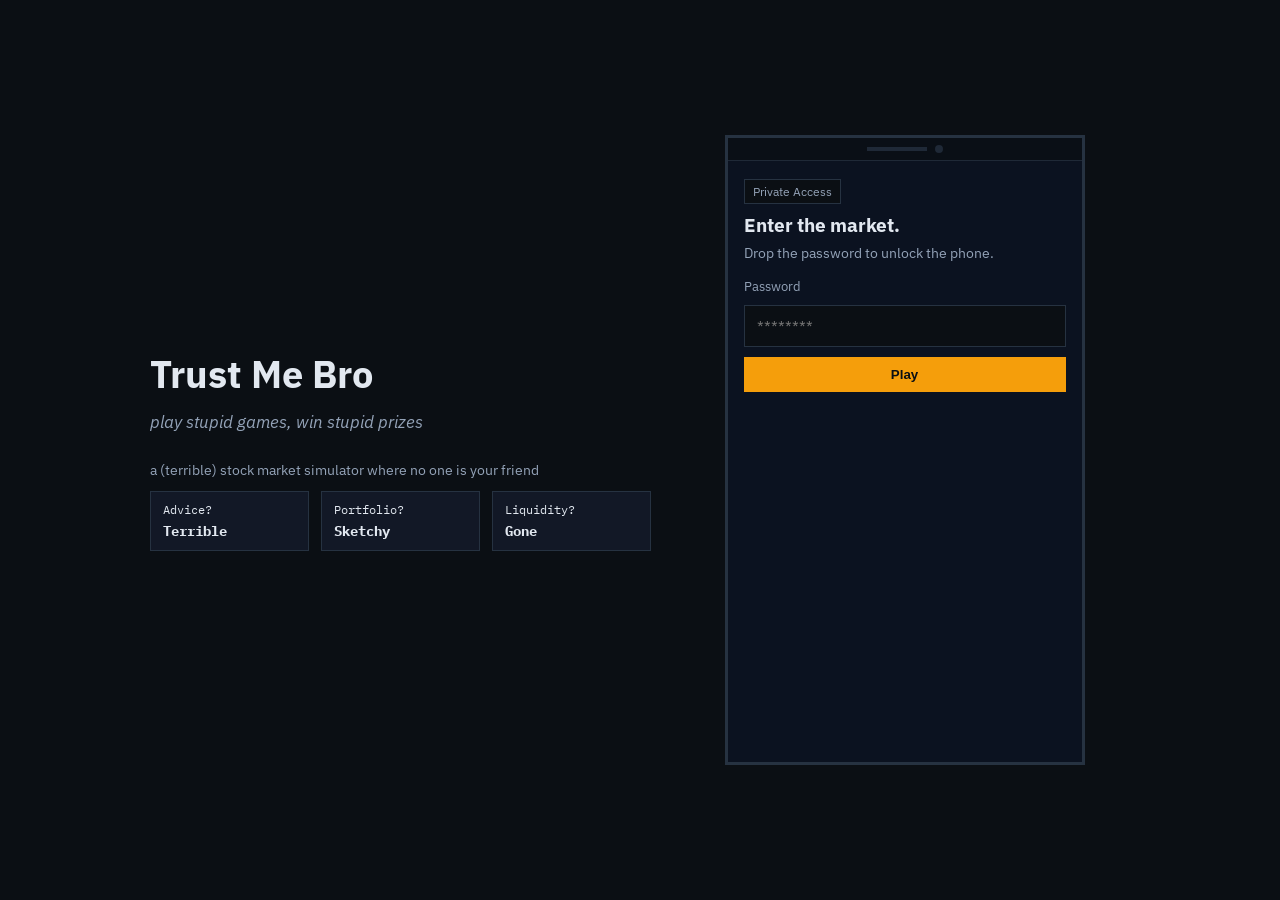
==== index.html @ 25fdecaa "swapped out AI-generated landing page for something better" ====
<!doctype html>
<html lang="en">
  <head>
    <meta charset="utf-8" />
    <meta name="viewport" content="width=device-width, initial-scale=1" />
    <title>Trust Me Bro</title>
    <link rel="stylesheet" href="styles.css" />
  </head>
  <body class="landing">
    <div class="landing-bg"></div>
    <main class="landing-hero">
      <div class="landing-wrap">
        <div class="landing-copy">
          <h1>Trust Me Bro</h1>
          <p class="landing-tagline"><i>play stupid games, win stupid prizes</i><p>

          <p class="landing-kicker">a (terrible) stock market simulator where no one is your friend</p>
          <div class="landing-details">
            <div>
              <span>Advice?</span>
              <strong>Terrible</strong>
            </div>
            <div>
              <span>Portfolio?</span>
              <strong>Sketchy</strong>
            </div>
            <div>
              <span>Liquidity?</span>
              <strong>Gone</strong>
            </div>
          </div>
        </div>

        <div class="landing-phone">
          <div class="phone-shell">
            <div class="phone-top">
              <span class="phone-speaker"></span>
              <span class="phone-camera"></span>
            </div>
            <div class="phone-screen">
              <div class="landing-screen">
                <div class="landing-screen-header">
                  <span class="landing-chip">Private Access</span>
                  <h2>Enter the market.</h2>
                  <p>Drop the password to unlock the phone.</p>
                </div>
                <form class="landing-form" id="landing-form">
                  <label for="landing-password">Password</label>
                  <input
                    id="landing-password"
                    name="password"
                    type="password"
                    autocomplete="current-password"
                    placeholder="********"
                    required
                  />
                  <button type="submit" id="landing-play">Play</button>
                  <p class="landing-message" id="landing-message" role="status"></p>
                </form>
              </div>
            </div>
          </div>
        </div>
      </div>
    </main>

    <script>
      const form = document.getElementById("landing-form");
      const button = document.getElementById("landing-play");
      const message = document.getElementById("landing-message");

      form.addEventListener("submit", async (event) => {
        event.preventDefault();
        const password = document.getElementById("landing-password").value.trim();
        if (!password) {
          message.textContent = "Enter the password.";
          message.dataset.status = "error";
          return;
        }

        button.disabled = true;
        message.textContent = "Checking...";
        message.dataset.status = "busy";

        try {
          const response = await fetch("/api/verify", {
            method: "POST",
            headers: { "Content-Type": "application/json" },
            body: JSON.stringify({ password }),
          });

          if (!response.ok) {
            throw new Error("Invalid password");
          }

          const data = await response.json();
          if (data?.ok) {
            window.location.href = "/game.html";
            return;
          }

          throw new Error("Invalid password");
        } catch (error) {
          message.textContent = "Nope. Try again.";
          message.dataset.status = "error";
          form.classList.remove("shake");
          void form.offsetWidth;
          form.classList.add("shake");
        } finally {
          button.disabled = false;
        }
      });
    </script>
  </body>
</html>
---- styles.css ----
@import url("https://fonts.googleapis.com/css2?family=IBM+Plex+Sans:wght@400;600&family=IBM+Plex+Mono:wght@500;600&display=swap");

:root {
  --bg: #0b0f14;
  --ink: #e2e8f0;
  --accent: #f59e0b;
  --accent-dark: #b45309;
  --accent-soft: #1f2937;
  --muted: #94a3b8;
  --panel: #121826;
  --panel-strong: #0f172a;
  --border: #263241;
  --shadow: transparent;
  --profit: #22c55e;
  --loss: #ef4444;
}

* {
  box-sizing: border-box;
}

body {
  margin: 0;
  font-family: "IBM Plex Sans", sans-serif;
  background: var(--bg);
  color: var(--ink);
}

body.landing {
  background: var(--bg);
  overflow-x: hidden;
}

.landing-bg {
  display: none;
}

.landing-hero {
  min-height: 100vh;
  display: grid;
  place-items: center;
  padding: 32px 20px;
  position: relative;
  z-index: 1;
}

.landing-wrap {
  width: min(980px, 100%);
  display: grid;
  grid-template-columns: minmax(260px, 1fr) minmax(260px, 0.9fr);
  gap: 28px;
  align-items: center;
}

.landing-copy h1 {
  font-family: "IBM Plex Sans", sans-serif;
  font-size: clamp(2.2rem, 3vw, 3.4rem);
  margin: 0 0 12px;
}

.landing-kicker {
  text-transform: none;
  letter-spacing: 0;
  color: var(--muted);
  font-size: 0.85rem;
  margin-bottom: 12px;
}

.landing-tagline {
  font-size: 1.05rem;
  max-width: 420px;
  margin: 0 0 28px;
  color: var(--muted);
}

.landing-details {
  display: grid;
  grid-template-columns: repeat(3, minmax(0, 1fr));
  gap: 12px;
}

.landing-details div {
  background: var(--panel);
  border: 1px solid var(--border);
  padding: 10px 12px;
  display: grid;
  gap: 4px;
  font-family: "IBM Plex Mono", monospace;
  font-size: 0.75rem;
}

.landing-details strong {
  font-size: 0.9rem;
  color: var(--ink);
}

.landing-phone {
  display: grid;
  justify-items: center;
}

.landing-phone .phone-shell {
  max-width: 360px;
  height: clamp(520px, 70vh, 640px);
  border-color: var(--border);
  box-shadow: none;
}

.landing-screen {
  height: 100%;
  display: grid;
  grid-template-rows: auto 1fr;
  gap: 16px;
  padding: 8px 6px;
}

.landing-screen-header h2 {
  margin: 8px 0 6px;
  font-family: "IBM Plex Sans", sans-serif;
  font-size: 1.2rem;
}

.landing-screen-header p {
  margin: 0;
  color: var(--muted);
  font-size: 0.9rem;
}

.landing-chip {
  display: inline-flex;
  align-items: center;
  gap: 6px;
  font-size: 0.75rem;
  letter-spacing: 0;
  text-transform: none;
  background: #0b0f14;
  border: 1px solid var(--border);
  padding: 4px 8px;
  color: var(--muted);
}

.landing-form {
  display: grid;
  gap: 10px;
}

.landing-form label {
  margin: 0;
  font-size: 0.8rem;
  color: var(--muted);
}

.landing-form input {
  padding: 10px 12px;
  background: #0b0f14;
  border: 1px solid var(--border);
  color: var(--ink);
  font-size: 0.95rem;
}

.landing-form button {
  background: var(--accent);
  border: none;
  color: #0b0f14;
  padding: 10px 14px;
  font-weight: 700;
  cursor: pointer;
  transition: filter 0.2s ease;
}

.landing-form button:hover {
  filter: brightness(1.05);
}

.landing-message {
  min-height: 18px;
  font-size: 0.85rem;
  color: var(--muted);
}

.landing-message[data-status="error"] {
  color: #fca5a5;
}

.landing-message[data-status="busy"] {
  color: #fde68a;
}

.landing-form.shake {
  animation: landing-shake 0.3s ease;
}

@keyframes landing-shake {
  0% {
    transform: translateX(0);
  }
  25% {
    transform: translateX(-4px);
  }
  50% {
    transform: translateX(4px);
  }
  75% {
    transform: translateX(-2px);
  }
  100% {
    transform: translateX(0);
  }
}

.app {
  height: 100vh;
  display: grid;
  grid-template-rows: auto 1fr;
  gap: 12px;
  padding: 16px;
}

.topbar {
  display: flex;
  justify-content: space-between;
  align-items: center;
  gap: 16px;
  margin-bottom: 0;
}

.topbar h1 {
  font-size: 2rem;
  margin: 0;
}

.subtitle {
  margin: 4px 0 0;
  color: var(--muted);
}

.status {
  display: flex;
  gap: 18px;
  background: var(--panel);
  padding: 12px 16px;
  border-radius: 0;
  border: 1px solid var(--border);
  box-shadow: none;
}

.status div {
  display: grid;
  gap: 4px;
  font-size: 0.9rem;
}

.status strong {
  font-size: 1.1rem;
}

.grid {
  display: grid;
  grid-template-columns: 2.2fr 1fr;
  gap: 20px;
  min-height: 0;
  height: 100%;
}

.panel {
  background: var(--panel);
  border: 1px solid var(--border);
  border-radius: 0;
  padding: 14px;
  box-shadow: none;
}

.main-panel {
  display: grid;
  gap: 18px;
  min-height: 0;
}

.panel-header {
  display: flex;
  justify-content: space-between;
  align-items: center;
}

.tabs {
  display: flex;
  gap: 10px;
}

.tab {
  border: 1px solid var(--border);
  background: #0b0f14;
  padding: 8px 16px;
  border-radius: 0;
  font-weight: 600;
  cursor: pointer;
  color: var(--ink);
}

.tab.active {
  background: var(--accent);
  color: #0b0f14;
  border-color: var(--accent-dark);
}

.controls button,
.trade-actions button,
.chat-actions button,
.feed-header button {
  background: var(--accent);
  border: none;
  color: #0b0f14;
  padding: 8px 14px;
  border-radius: 0;
  cursor: pointer;
  font-weight: 600;
  transition: none;
}

.controls button:hover,
.trade-actions button:hover,
.chat-actions button:hover,
.feed-header button:hover {
  filter: brightness(1.05);
}

button.secondary {
  background: transparent;
  color: var(--accent);
  border: 1px solid var(--accent);
}

.chart-wrap {
  background: repeating-linear-gradient(0deg, #0f172a 0, #0f172a 22px, #131c2b 22px, #131c2b 23px);
  border-radius: 0;
  padding: 12px;
  border: 1px solid var(--border);
}

#price-chart {
  display: block;
  width: 100%;
  height: auto;
  background: #0b0f14;
  border: 1px solid var(--border);
}

.chart-meta {
  display: flex;
  justify-content: space-between;
  align-items: center;
  gap: 16px;
  margin-top: 12px;
}

.chart-meta h2 {
  margin: 0;
  font-size: 1.5rem;
  font-family: "IBM Plex Mono", monospace;
}

.price-info {
  display: flex;
  gap: 16px;
  font-size: 0.9rem;
  font-family: "IBM Plex Mono", monospace;
}

.price-info strong {
  font-size: 1.1rem;
}

.trade-grid {
  display: grid;
  grid-template-columns: 1fr 1.4fr;
  gap: 16px;
  min-height: 0;
}

.sub-panel {
  display: grid;
  grid-template-rows: auto 1fr;
  min-height: 0;
}

.panel-top {
  display: flex;
  align-items: center;
  justify-content: space-between;
  gap: 12px;
  margin-bottom: 8px;
}

.sub-panel h3 {
  margin-top: 0;
  margin-bottom: 0;
}

.trade-actions {
  display: flex;
  gap: 8px;
  justify-content: flex-end;
}

label {
  display: grid;
  gap: 6px;
  margin-bottom: 12px;
  font-size: 0.9rem;
}

input,
select {
  padding: 8px 10px;
  border-radius: 0;
  border: 1px solid var(--border);
  font-family: inherit;
  background: #0b0f14;
  color: var(--ink);
}

.portfolio {
  display: grid;
  gap: 10px;
  font-size: 0.9rem;
  overflow-y: auto;
  min-height: 0;
  scrollbar-color: var(--border) #0b0f14;
  scrollbar-width: thin;
}

.portfolio .row {
  display: grid;
  gap: 8px;
  background: var(--panel-strong);
  padding: 8px 10px;
  border-radius: 0;
  border: 1px solid var(--border);
}

.row-main {
  display: flex;
  justify-content: space-between;
  gap: 10px;
  font-family: "IBM Plex Mono", monospace;
  font-size: 0.85rem;
}

.portfolio-total {
  display: grid;
  text-align: right;
  gap: 2px;
  font-size: 0.8rem;
  color: var(--muted);
}

.portfolio-total strong {
  font-size: 1rem;
}

.pnl-positive {
  color: var(--profit);
}

.pnl-negative {
  color: var(--loss);
}

.pnl-neutral {
  color: var(--muted);
}


.row-actions {
  display: grid;
  grid-template-columns: 1fr auto auto;
  gap: 6px;
}

.row-actions input {
  padding: 6px 8px;
}

.row-slider {
  width: 100%;
}

.row-amount-value {
  font-family: "IBM Plex Mono", monospace;
  font-size: 0.85rem;
  color: var(--muted);
  align-self: center;
}

.row-exec {
  background: var(--accent);
  border: none;
  color: #0b0f14;
  padding: 6px 10px;
  cursor: pointer;
  font-weight: 600;
}

.phone {
  display: grid;
  place-items: start;
  gap: 12px;
}

.phone-shell {
  width: 100%;
  max-width: 340px;
  height: clamp(520px, 70vh, 620px);
  background: #0a0f16;
  border: 3px solid #1f2937;
  box-shadow: none;
  position: relative;
  display: grid;
  grid-template-rows: 22px 1fr;
}

.toast-stack {
  width: 100%;
  max-width: 340px;
  display: grid;
  gap: 8px;
}

.toast {
  width: 100%;
  background: var(--panel-strong);
  border: 1px solid var(--border);
  padding: 8px 10px;
  font-size: 0.8rem;
  opacity: 1;
  transform: translateY(0);
  transition: opacity 0.25s ease, transform 0.25s ease;
}

.toast-hide {
  opacity: 0;
  transform: translateY(6px);
}

.phone-top {
  display: flex;
  justify-content: center;
  align-items: center;
  gap: 8px;
}

.phone-speaker {
  width: 60px;
  height: 4px;
  background: #1f2937;
}

.phone-camera {
  width: 8px;
  height: 8px;
  border-radius: 50%;
  background: #1f2937;
}

.phone-screen {
  background: #0b1220;
  border-top: 1px solid #1f2937;
  padding: 10px;
  display: grid;
  grid-template-rows: auto 1fr auto;
  gap: 12px;
  overflow: hidden;
  position: relative;
}

.phone-header {
  display: flex;
  justify-content: space-between;
  align-items: center;
}

.phone-actions {
  display: flex;
  gap: 8px;
  align-items: center;
}

.phone-tabs {
  display: flex;
  gap: 8px;
}

.phone-settings {
  position: absolute;
  top: 50px;
  right: 10px;
  width: 220px;
  background: #0b0f14;
  border: 1px solid var(--border);
  padding: 10px;
  display: none;
  grid-template-rows: auto 1fr;
  gap: 10px;
  z-index: 5;
}

.phone-settings.active {
  display: grid;
}

.phone-settings-header {
  display: flex;
  justify-content: space-between;
  align-items: center;
}

#settings-reset {
  background: var(--accent);
  border: none;
  color: #0b0f14;
  padding: 8px 10px;
  cursor: pointer;
  font-weight: 600;
}

.phone-tab {
  border: 1px solid var(--border);
  background: var(--panel-strong);
  padding: 6px 12px;
  border-radius: 0;
  font-weight: 600;
  cursor: pointer;
  color: var(--ink);
}

.phone-tab.active {
  background: var(--accent);
  color: #0b0f14;
  border-color: var(--accent-dark);
}

.phone-body {
  display: grid;
  height: 100%;
  overflow: hidden;
}

.phone-footer.status {
  background: #0b0f14;
  border: 1px solid var(--border);
  padding: 6px 8px;
  justify-content: space-between;
}

.phone-footer.status div {
  font-size: 0.75rem;
}

.phone-footer.status strong {
  font-size: 0.9rem;
}

.phone-panel {
  display: none;
  grid-template-rows: auto 1fr auto;
  gap: 12px;
  height: 100%;
  overflow: hidden;
}

.phone-panel.active {
  display: grid;
}

.phone-panel#phone-social {
  grid-template-rows: auto 1fr;
}

.phone-control {
  margin-bottom: 4px;
}

.chat {
  min-height: 0;
  height: 100%;
  overflow-y: auto;
  display: grid;
  gap: 10px;
  padding: 10px;
  background: #0b0f14;
  border-radius: 0;
  border: 1px solid var(--border);
  scrollbar-color: var(--border) #0b0f14;
  scrollbar-width: thin;
}

.chat .msg {
  padding: 8px 10px;
  border-radius: 0;
  background: #111827;
  border: 1px solid var(--border);
  font-size: 0.9rem;
  word-break: break-word;
}

.feed-header {
  display: flex;
  justify-content: space-between;
  align-items: center;
}

.feed-body {
  display: grid;
  gap: 10px;
  overflow-y: auto;
  height: 100%;
  padding-right: 6px;
  scrollbar-color: var(--border) #0b0f14;
  scrollbar-width: thin;
}

.chat-list-view,
.chat-thread-view {
  display: none;
  grid-template-rows: auto 1fr;
  gap: 12px;
  height: 100%;
  overflow: hidden;
}

.chat-list-view.active,
.chat-thread-view.active {
  display: grid;
}

.chat-list {
  display: grid;
  gap: 8px;
  overflow-y: auto;
  border: 1px solid var(--border);
  background: #0b0f14;
  padding: 8px;
  scrollbar-color: var(--border) #0b0f14;
  scrollbar-width: thin;
}

.portfolio::-webkit-scrollbar,
.chat::-webkit-scrollbar,
.feed-body::-webkit-scrollbar,
.chat-list::-webkit-scrollbar {
  width: 8px;
}

.portfolio::-webkit-scrollbar-track,
.chat::-webkit-scrollbar-track,
.feed-body::-webkit-scrollbar-track,
.chat-list::-webkit-scrollbar-track {
  background: #0b0f14;
}

.portfolio::-webkit-scrollbar-thumb,
.chat::-webkit-scrollbar-thumb,
.feed-body::-webkit-scrollbar-thumb,
.chat-list::-webkit-scrollbar-thumb {
  background: var(--border);
  border-radius: 0;
}

.contact-item {
  display: grid;
  grid-template-columns: 1fr auto;
  gap: 8px;
  align-items: center;
  background: var(--panel-strong);
  border: 1px solid var(--border);
  padding: 8px 10px;
  cursor: pointer;
  color: var(--ink);
}

.contact-meta {
  font-size: 0.75rem;
  color: var(--muted);
}

.contact-badge {
  background: var(--accent);
  color: #0b0f14;
  font-size: 0.75rem;
  padding: 2px 6px;
  border-radius: 0;
}

.chat-thread-header {
  display: grid;
  grid-template-columns: auto 1fr;
  gap: 10px;
  align-items: center;
}

.feed-item {
  background: var(--panel-strong);
  border-radius: 0;
  padding: 8px 10px;
  border: 1px solid var(--border);
  font-size: 0.85rem;
}

.feed-item.pending {
  border-left: 3px solid var(--accent);
  opacity: 0.85;
}

@media (max-width: 960px) {
  .grid {
    grid-template-columns: 1fr;
  }

  .trade-grid {
    grid-template-columns: 1fr;
  }

  .topbar {
    flex-direction: column;
    align-items: flex-start;
  }

  .landing-wrap {
    grid-template-columns: 1fr;
    text-align: left;
  }

  .landing-details {
    grid-template-columns: repeat(2, minmax(0, 1fr));
  }
}
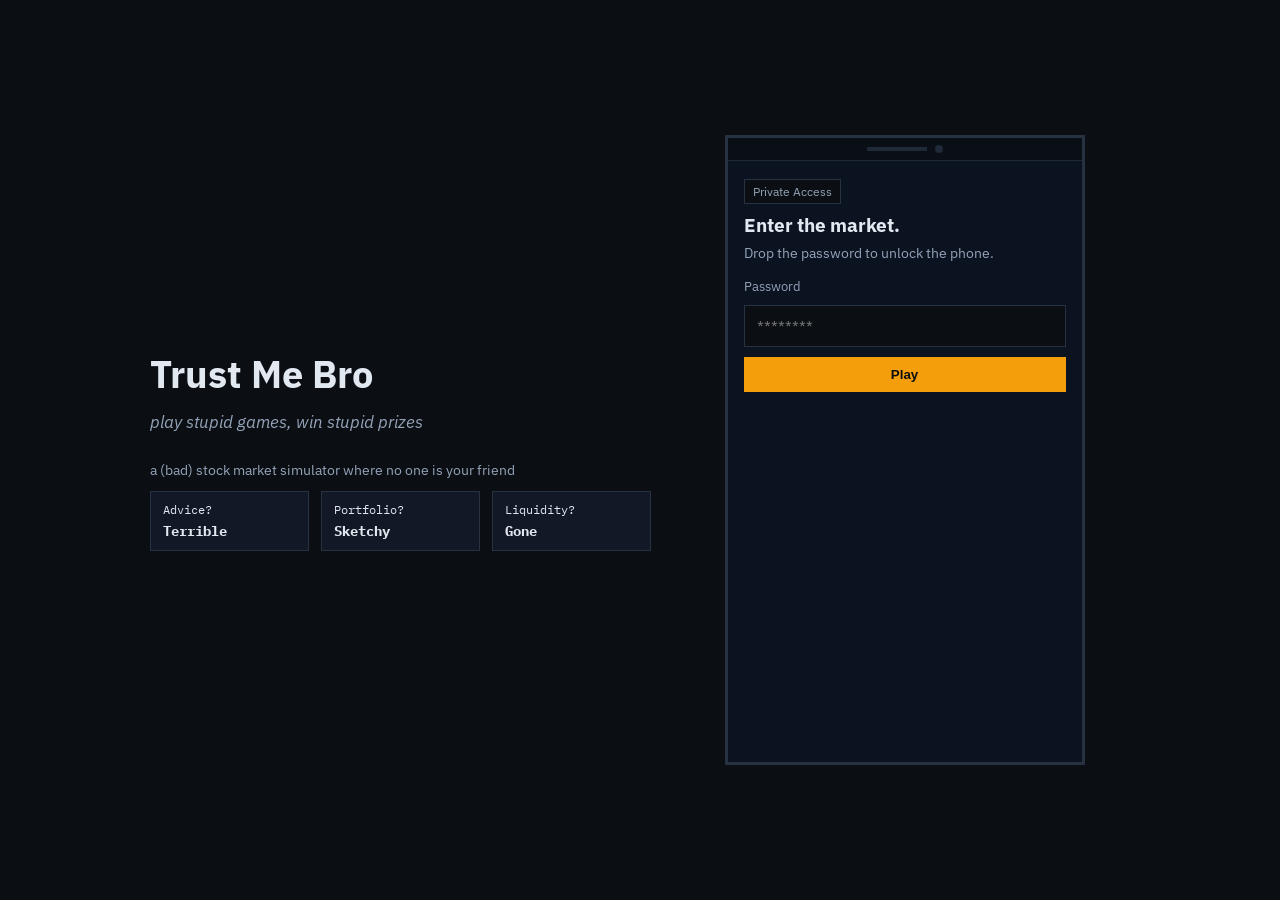
==== commit 8f554bc7: "fix: cutscene timings, continue button, and feed refresh" ====
--- a/index.html
+++ b/index.html
@@ -12,9 +12,8 @@
       <div class="landing-wrap">
         <div class="landing-copy">
           <h1>Trust Me Bro</h1>
-          <p class="landing-tagline"><i>play stupid games, win stupid prizes</i><p>
-
-          <p class="landing-kicker">a (terrible) stock market simulator where no one is your friend</p>
+          <p class="landing-tagline"><i>play stupid games, win stupid prizes</i></p>
+          <p class="landing-kicker">a (bad) stock market simulator where no one is your friend</p>
           <div class="landing-details">
             <div>
               <span>Advice?</span>
@@ -39,7 +38,7 @@
             </div>
             <div class="phone-screen">
               <div class="landing-screen">
-                <div class="landing-screen-header">
+                <div class="landing-screen-header" id="landing-header">
                   <span class="landing-chip">Private Access</span>
                   <h2>Enter the market.</h2>
                   <p>Drop the password to unlock the phone.</p>
@@ -57,6 +56,17 @@
                   <button type="submit" id="landing-play">Play</button>
                   <p class="landing-message" id="landing-message" role="status"></p>
                 </form>
+                <div class="landing-start" id="landing-start">
+                  <button type="button" id="landing-continue">Continue game</button>
+                  <p class="landing-message" id="landing-start-message" role="status"></p>
+                  <button type="button" class="secondary" id="landing-new">New game</button>
+                </div>
+                <div class="landing-cutscene" id="landing-cutscene">
+                  <div class="landing-cutscene-header">Babe &lt;3</div>
+                  <div class="chat landing-chat" id="landing-chat"></div>
+                  <button type="button" id="landing-cutscene-continue">Continue</button>
+                  <p class="landing-message" id="landing-cutscene-message" role="status"></p>
+                </div>
               </div>
             </div>
           </div>
@@ -68,6 +78,99 @@
       const form = document.getElementById("landing-form");
       const button = document.getElementById("landing-play");
       const message = document.getElementById("landing-message");
+      const startPanel = document.getElementById("landing-start");
+      const startMessage = document.getElementById("landing-start-message");
+      const continueBtn = document.getElementById("landing-continue");
+      const newBtn = document.getElementById("landing-new");
+      const headerPanel = document.getElementById("landing-header");
+      const cutscenePanel = document.getElementById("landing-cutscene");
+      const cutsceneLog = document.getElementById("landing-chat");
+      const cutsceneMessage = document.getElementById("landing-cutscene-message");
+      const cutsceneContinue = document.getElementById("landing-cutscene-continue");
+      const SAVE_KEY = "meme-market-save";
+      const START_MODE_KEY = "meme-market-start";
+      const INTRO_SEEN_KEY = "meme-market-intro-seen";
+      const ping = new Audio("/assets/notification.mp3");
+      ping.volume = 0.55;
+
+      const showStartOptions = () => {
+        form.classList.add("is-hidden");
+        startPanel.classList.add("active");
+        const hasSave = Boolean(localStorage.getItem(SAVE_KEY));
+        continueBtn.disabled = !hasSave;
+        startMessage.textContent = hasSave ? "Pick up where you left off." : "No save found.";
+        startMessage.dataset.status = hasSave ? "" : "error";
+      };
+
+      continueBtn.addEventListener("click", () => {
+        sessionStorage.setItem(START_MODE_KEY, "continue");
+        window.location.href = "/game.html";
+      });
+
+      newBtn.addEventListener("click", () => {
+        const shouldPlayIntro = !localStorage.getItem(INTRO_SEEN_KEY);
+        sessionStorage.setItem(START_MODE_KEY, "new");
+        if (!shouldPlayIntro) {
+          window.location.href = "/game.html";
+          return;
+        }
+        playCutscene();
+      });
+
+      const playCutscene = () => {
+        form.classList.add("is-hidden");
+        startPanel.classList.remove("active");
+        cutscenePanel.classList.add("active");
+        headerPanel.classList.add("is-hidden");
+        cutsceneLog.innerHTML = "";
+        cutsceneMessage.textContent = "";
+        cutsceneContinue.disabled = true;
+        cutsceneContinue.classList.remove("active");
+
+        const messages = [
+          "Babe <3: listen, you're great... but you don't make enough money for me. this just isnt gonna work out.",
+          "You: wait no please ill do better its the job market no ones hiring vibecoders",
+          "Babe <3: i lied ur not that great. but, if ur broke ahh can make a 100 grand in 7 days i'll THINK about giving you another chance",
+          "You: what",
+          "Babe <3: you heard me. see u then",
+          "This contact has blocked you.",
+          "You: wait :(",
+        ];
+
+        const shouldPing = (text) =>
+          text.startsWith("Babe <3:") || text === "This contact has blocked you.";
+
+        const stepMs = 3300;
+        messages.forEach((text, index) => {
+          setTimeout(() => {
+            const div = document.createElement("div");
+            div.className = "msg";
+            div.textContent = text;
+            cutsceneLog.appendChild(div);
+            cutsceneLog.scrollTop = cutsceneLog.scrollHeight;
+            if (shouldPing(text)) {
+              try {
+                const sound = ping.cloneNode(true);
+                sound.volume = ping.volume;
+                sound.play();
+              } catch (error) {
+                // Ignore autoplay failures.
+              }
+            }
+          }, stepMs * index);
+        });
+
+        localStorage.setItem(INTRO_SEEN_KEY, "1");
+        setTimeout(() => {
+          cutsceneMessage.textContent = "time to win her back";
+          cutsceneContinue.disabled = false;
+          cutsceneContinue.classList.add("active");
+        }, stepMs * messages.length + 400);
+      };
+
+      cutsceneContinue.addEventListener("click", () => {
+        window.location.href = "/game.html";
+      });
 
       form.addEventListener("submit", async (event) => {
         event.preventDefault();
@@ -95,12 +198,13 @@
 
           const data = await response.json();
           if (data?.ok) {
-            window.location.href = "/game.html";
+            showStartOptions();
             return;
           }
 
           throw new Error("Invalid password");
         } catch (error) {
+          // showStartOptions();
           message.textContent = "Nope. Try again.";
           message.dataset.status = "error";
           form.classList.remove("shake");
--- a/styles.css
+++ b/styles.css
@@ -144,6 +144,14 @@
   gap: 10px;
 }
 
+.landing-form.is-hidden {
+  display: none;
+}
+
+.landing-screen-header.is-hidden {
+  display: none;
+}
+
 .landing-form label {
   margin: 0;
   font-size: 0.8rem;
@@ -170,6 +178,72 @@
 
 .landing-form button:hover {
   filter: brightness(1.05);
+}
+
+.landing-start {
+  display: none;
+  gap: 10px;
+}
+
+.landing-start.active {
+  display: grid;
+}
+
+.landing-cutscene {
+  display: none;
+  gap: 10px;
+}
+
+.landing-cutscene.active {
+  display: grid;
+}
+
+.landing-cutscene-header {
+  font-size: 0.85rem;
+  color: var(--muted);
+  font-family: "IBM Plex Mono", monospace;
+}
+
+.landing-chat {
+  height: 280px;
+  overflow-y: auto;
+}
+
+#landing-cutscene-continue {
+  display: none;
+  background: var(--accent);
+  border: none;
+  color: #0b0f14;
+  padding: 10px 14px;
+  font-weight: 700;
+  cursor: pointer;
+  opacity: 0.6;
+}
+
+#landing-cutscene-continue.active {
+  display: block;
+  opacity: 1;
+}
+
+.landing-start button {
+  background: var(--accent);
+  border: none;
+  color: #0b0f14;
+  padding: 10px 14px;
+  font-weight: 700;
+  cursor: pointer;
+}
+
+.landing-start button.secondary {
+  background: transparent;
+  color: var(--accent);
+  border: 1px solid var(--accent);
+}
+
+.landing-start button:disabled {
+  opacity: 0.45;
+  cursor: not-allowed;
+  filter: grayscale(0.2);
 }
 
 .landing-message {
@@ -542,6 +616,44 @@
   transform: translateY(6px);
 }
 
+.day-modal {
+  position: fixed;
+  inset: 0;
+  display: none;
+  align-items: center;
+  justify-content: center;
+  background: rgba(5, 8, 12, 0.7);
+  z-index: 10;
+}
+
+.day-modal.active {
+  display: flex;
+}
+
+.day-card {
+  width: min(340px, 90vw);
+  background: var(--panel);
+  border: 1px solid var(--border);
+  padding: 20px;
+  text-align: center;
+  display: grid;
+  gap: 10px;
+}
+
+.day-card h2 {
+  margin: 0;
+  font-size: 1.2rem;
+}
+
+.day-card button {
+  background: var(--accent);
+  border: none;
+  color: #0b0f14;
+  padding: 10px 14px;
+  font-weight: 700;
+  cursor: pointer;
+}
+
 .phone-top {
   display: flex;
   justify-content: center;
